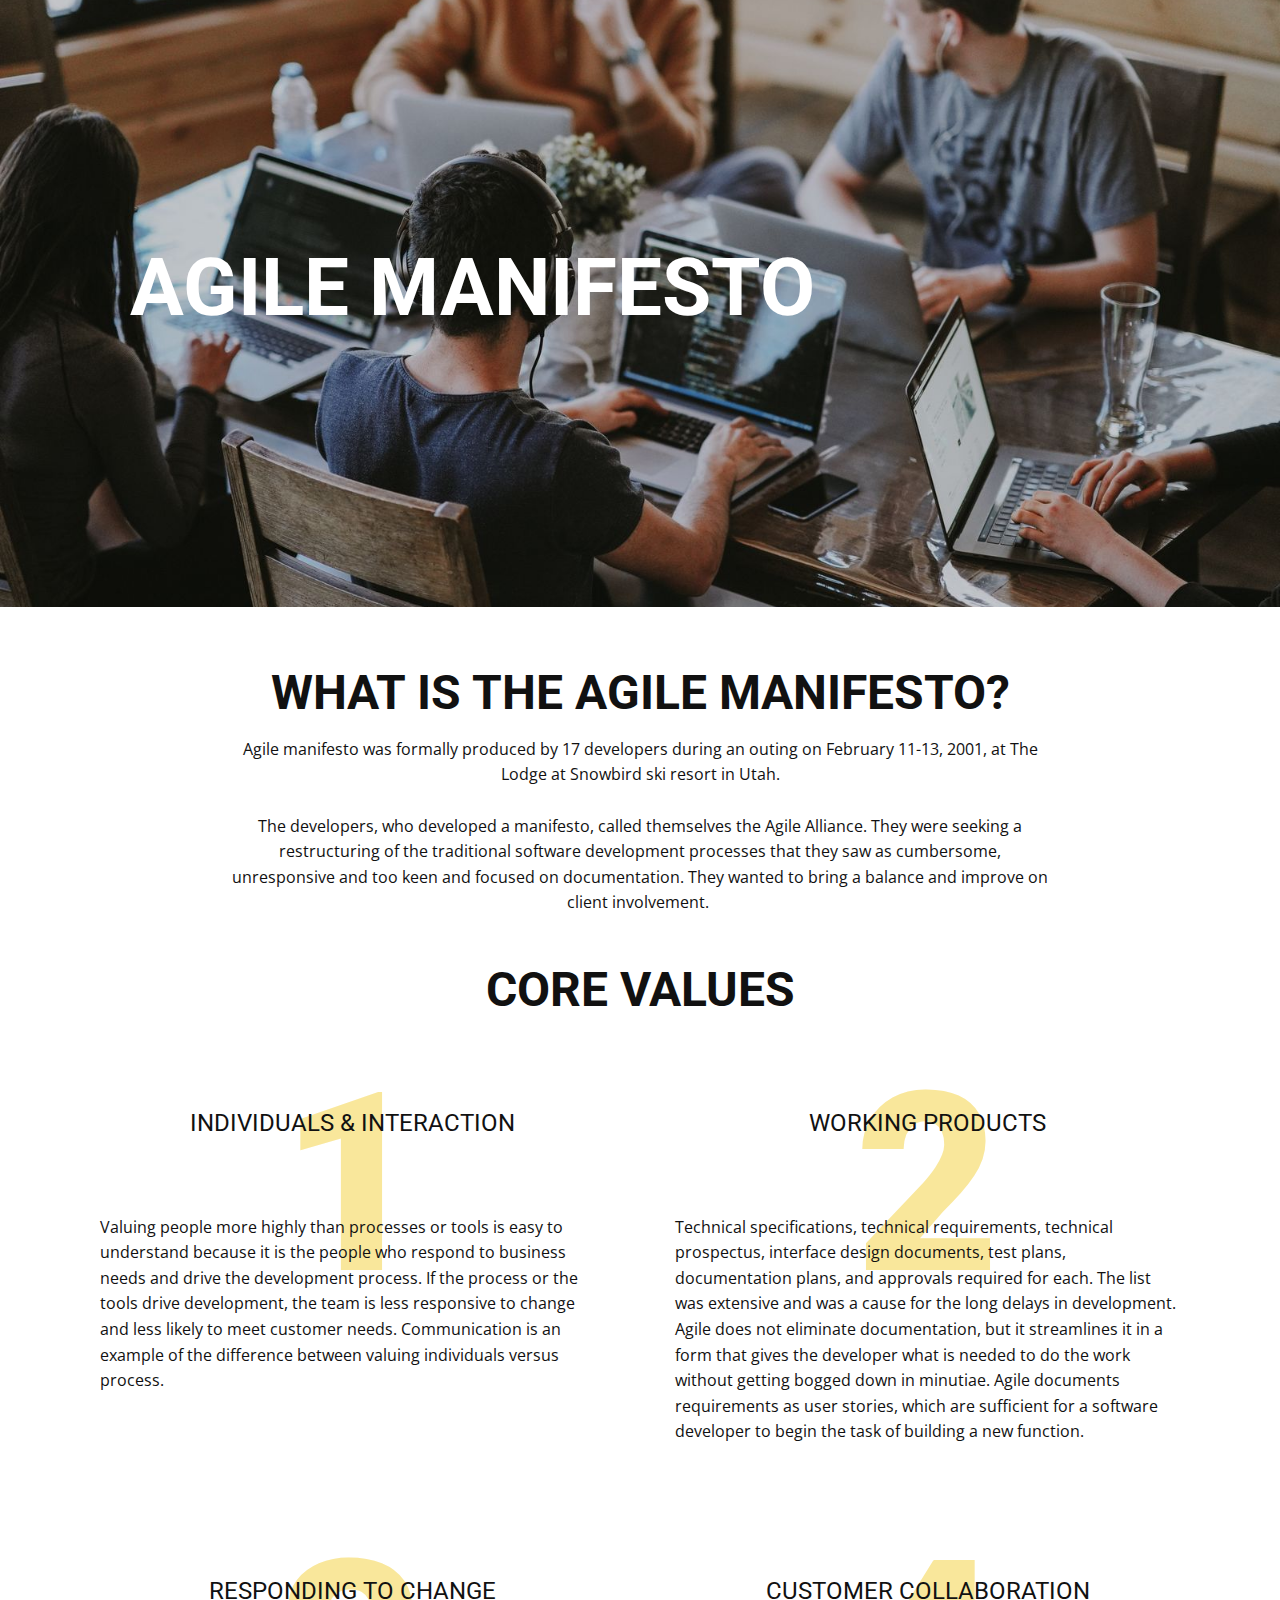
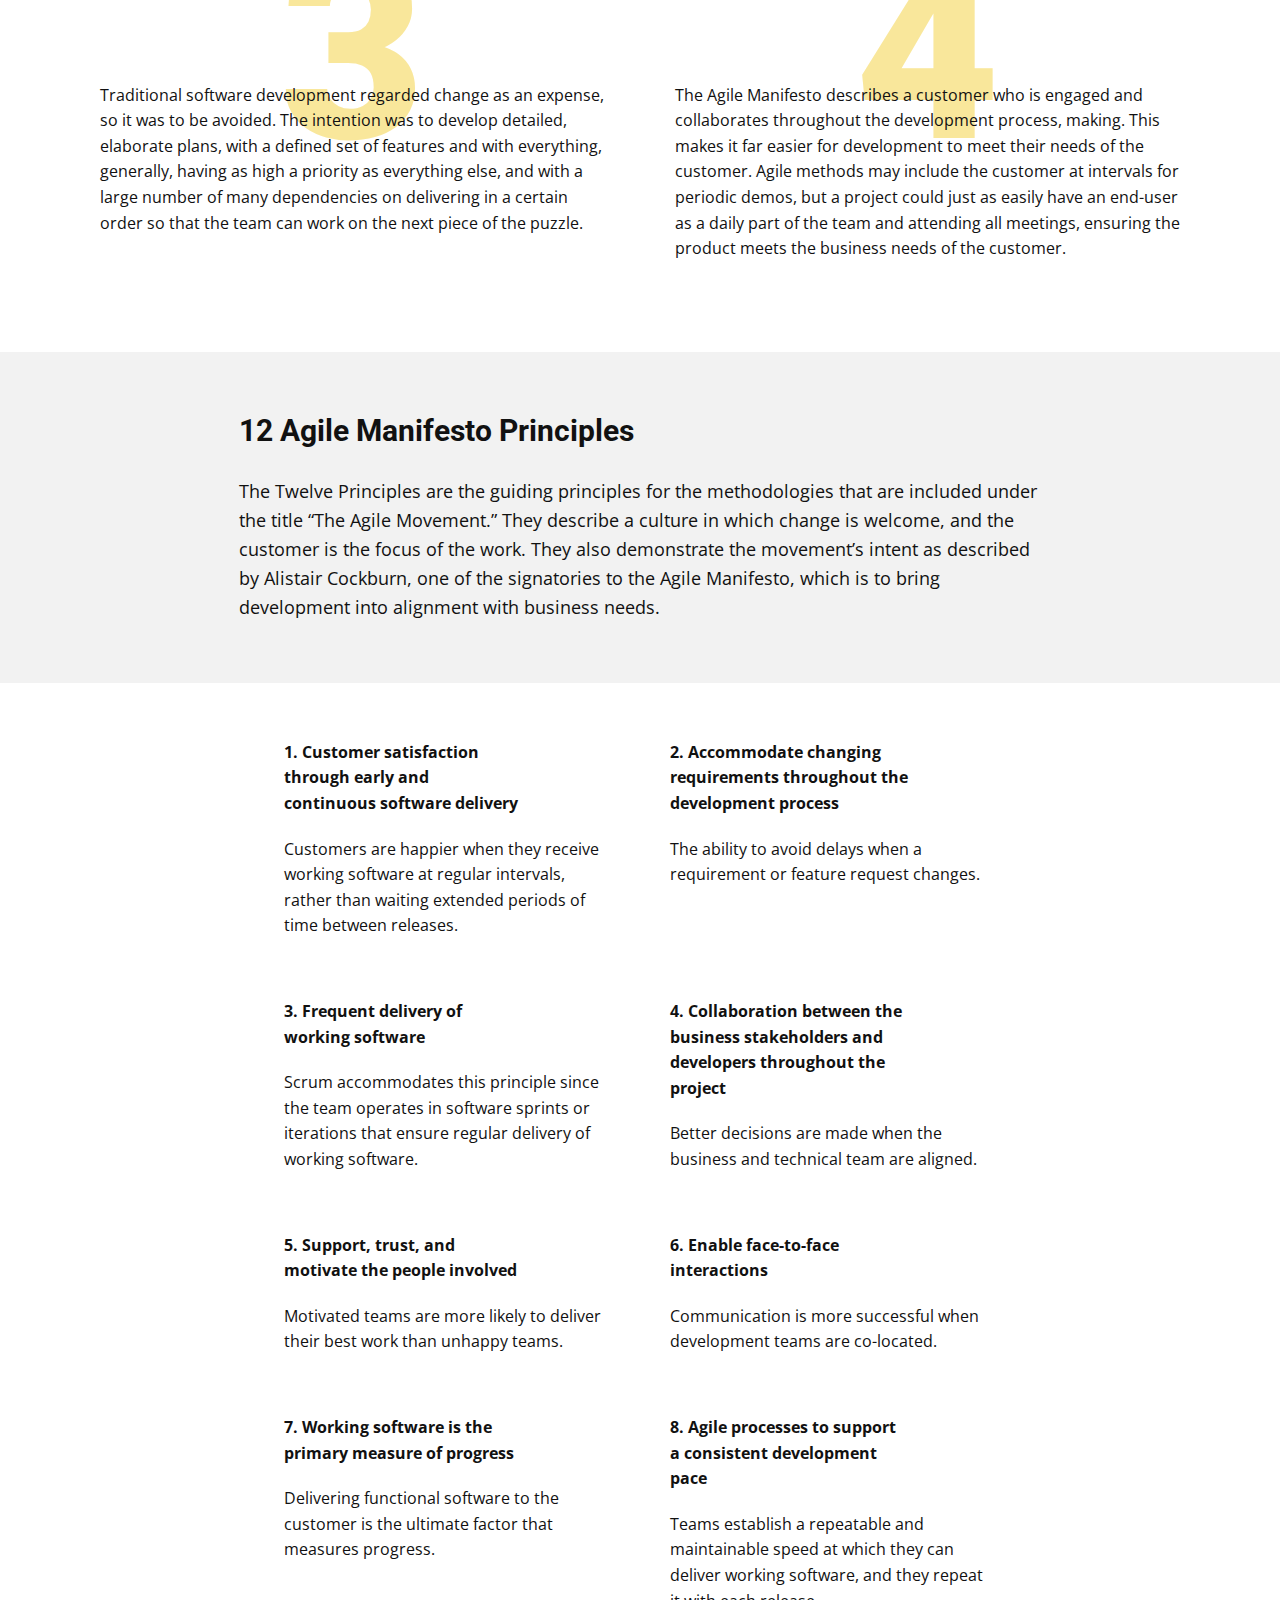
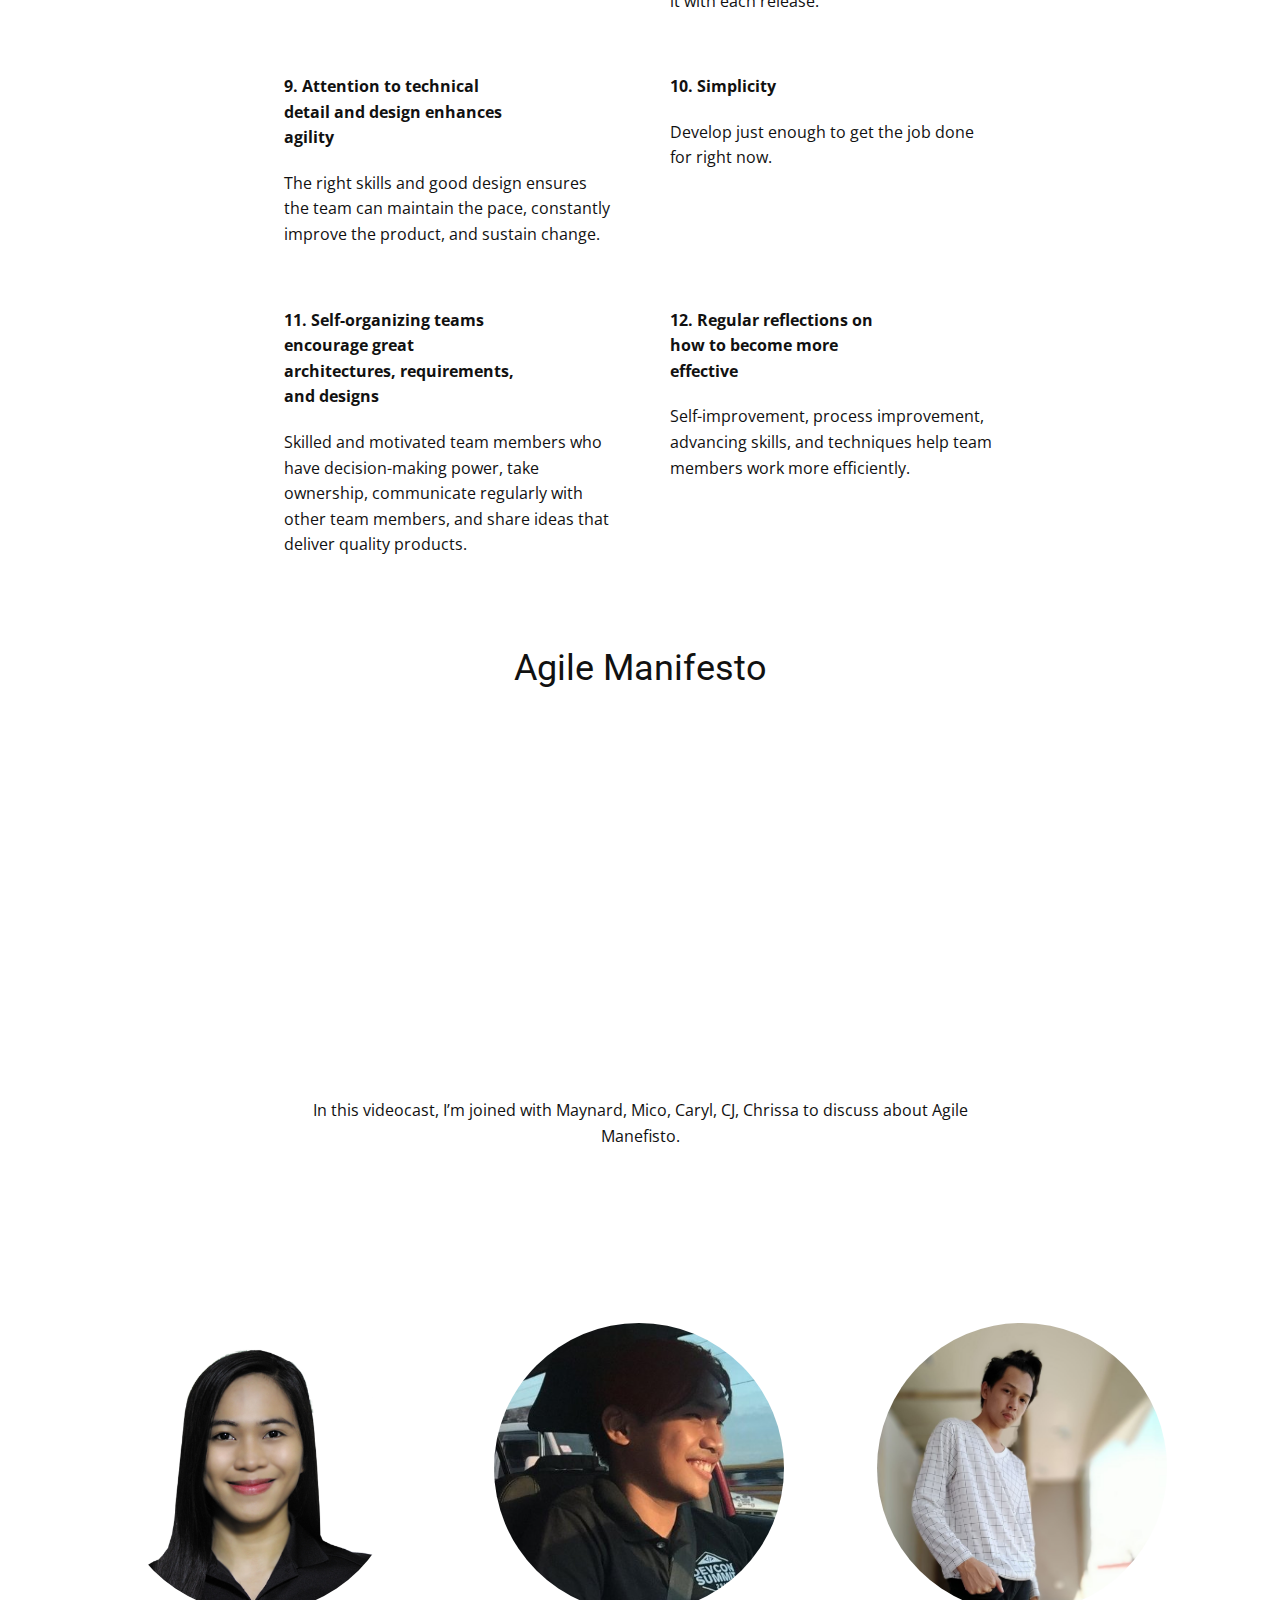
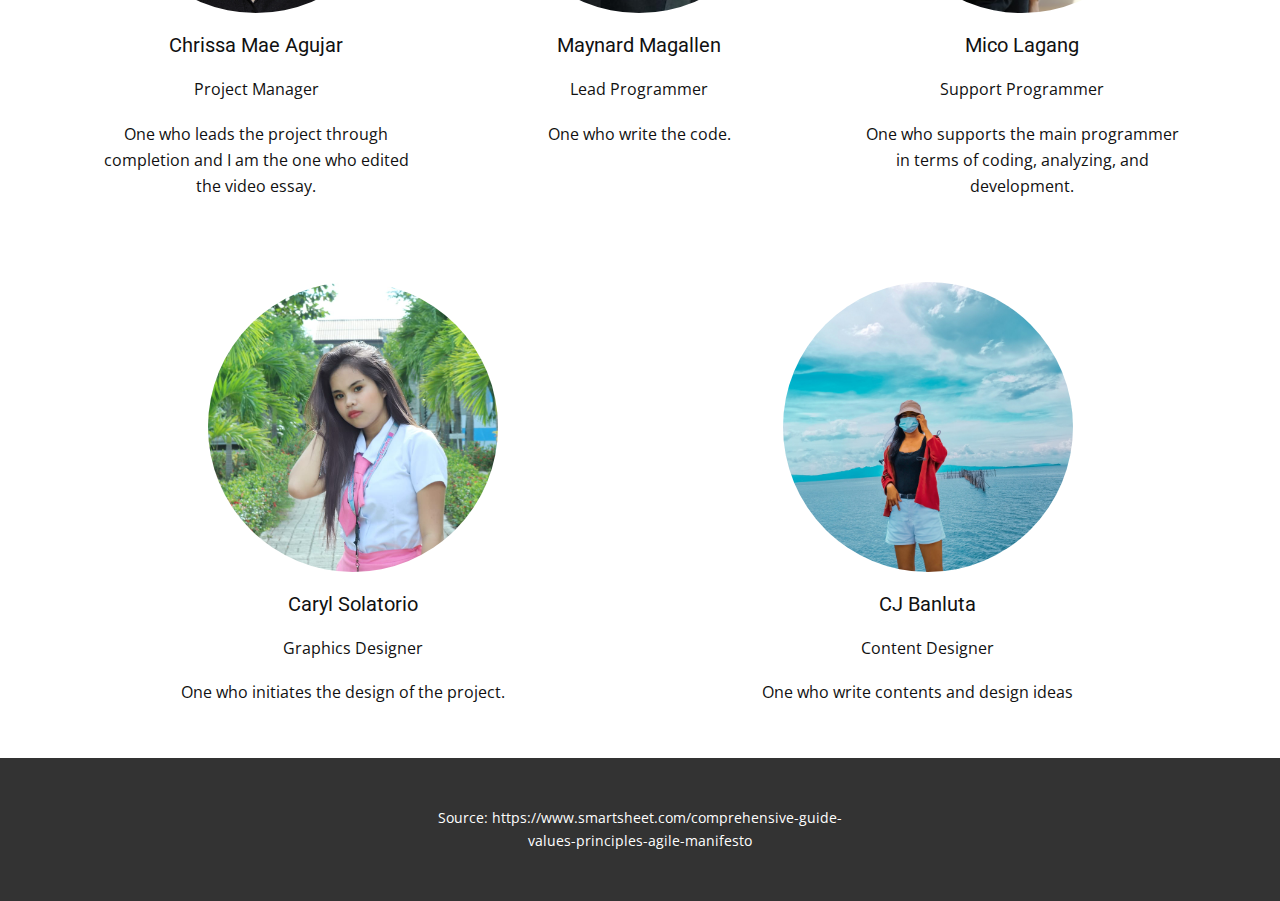
==== index.html @ f0f10c4a "prelim" ====
<!DOCTYPE html>
<html style="font-size: 16px;">
  <head>
    <meta name="viewport" content="width=device-width, initial-scale=1.0">
    <meta charset="utf-8">
    <meta name="keywords" content="online training programs, Why people choose us, 1, 2, 3, 4, 5, 6, Life is Good, why us, Results &amp; Partnerships, Information partners, contact, get in touch, don't be shy">
    <meta name="description" content="">
    <meta name="page_type" content="np-template-header-footer-from-plugin">
    <title>Page 1</title>
    <link rel="stylesheet" href="nicepage.css" media="screen">
<link rel="stylesheet" href="Page-1.css" media="screen">
    <script class="u-script" type="text/javascript" src="jquery.js" defer=""></script>
    <script class="u-script" type="text/javascript" src="nicepage.js" defer=""></script>
    <meta name="generator" content="Nicepage 2.28.1, nicepage.com">
    <link id="u-theme-google-font" rel="stylesheet" href="https://fonts.googleapis.com/css?family=Roboto:100,100i,300,300i,400,400i,500,500i,700,700i,900,900i|Open+Sans:300,300i,400,400i,600,600i,700,700i,800,800i">
    <link id="u-page-google-font" rel="stylesheet" href="https://fonts.googleapis.com/css?family=Roboto:100,100i,300,300i,400,400i,500,500i,700,700i,900,900i">
    
    
    
    
    
    
    
    
    <script type="application/ld+json">{
		"@context": "http://schema.org",
		"@type": "Organization",
		"name": "",
		"url": "index.html"
}</script>
    <meta property="og:title" content="Page 1">
    <meta property="og:type" content="website">
    <meta name="theme-color" content="#391440">
    <link rel="canonical" href="index.html">
    <meta property="og:url" content="index.html">
  </head>
  <body data-home-page="Page-1.html" data-home-page-title="Page 1" class="u-body u-overlap"><header class="u-align-left u-clearfix u-header u-header" id="sec-073b"><div class="u-clearfix u-sheet u-sheet-1"></div></header>
    <section class="u-clearfix u-image u-section-1" id="carousel_b2f9">
      <div class="u-clearfix u-layout-wrap u-layout-wrap-1">
        <div class="u-layout">
          <div class="u-layout-row">
            <div class="u-align-left u-container-style u-layout-cell u-left-cell u-size-60 u-layout-cell-1">
              <div class="u-container-layout u-container-layout-1">
                <h1 class="u-text u-text-body-alt-color u-text-1">Agile manifesto</h1>
              </div>
            </div>
          </div>
        </div>
      </div>
    </section>
    <section class="u-align-center u-clearfix u-section-2" id="carousel_7f53">
      <div class="u-clearfix u-sheet u-sheet-1">
        <h2 class="u-text u-text-1">What is the Agile Manifesto?</h2>
        <p class="u-text u-text-2">Agile manifesto was formally produced by 17 developers during an outing on February 11-13, 2001, at The Lodge at Snowbird ski resort in Utah. <br>
          <br>The developers, who developed a manifesto, called themselves the Agile Alliance. They were seeking a restructuring of the traditional software development processes that they saw as cumbersome, unresponsive and too keen and focused on documentation. They wanted to bring a balance and improve on client involvement.&nbsp;
        </p>
        <h2 class="u-text u-text-default u-text-3">Core values</h2>
        <div class="u-expanded-width u-list u-repeater u-list-1">
          <div class="u-container-style u-list-item u-repeater-item">
            <div class="u-container-layout u-similar-container u-container-layout-1">
              <h1 class="u-align-center u-text u-text-default u-text-palette-3-light-2 u-text-4">1</h1>
              <h3 class="u-align-center u-text u-text-default u-text-5">INDIVIDUALS &amp; INTERACTION</h3>
              <p class="u-text u-text-default u-text-6">Valuing people more highly than processes or tools is easy to understand because it is the people who respond to business needs and drive the development process. If the process or the tools drive development, the team is less responsive to change and less likely to meet customer needs. Communication is an example of the difference between valuing individuals versus process.</p>
            </div>
          </div>
          <div class="u-container-style u-list-item u-repeater-item">
            <div class="u-container-layout u-similar-container u-container-layout-2">
              <h1 class="u-align-center u-text u-text-default u-text-palette-3-light-2 u-text-7">2</h1>
              <h3 class="u-align-center u-text u-text-default u-text-8">WORKING PRODUCTS</h3>
              <p class="u-text u-text-default u-text-9">Technical specifications, technical requirements, technical prospectus, interface design documents, test plans, documentation plans, and approvals required for each. The list was extensive and was a cause for the long delays in development. Agile does not eliminate documentation, but it streamlines it in a form that gives the developer what is needed to do the work without getting bogged down in minutiae. Agile documents requirements as user stories, which are sufficient for a software developer to begin the task of building a new function.</p>
            </div>
          </div>
          <div class="u-container-style u-list-item u-repeater-item">
            <div class="u-container-layout u-similar-container u-container-layout-3">
              <h1 class="u-align-center u-text u-text-default u-text-palette-3-light-2 u-text-10">3</h1>
              <h3 class="u-align-center u-text u-text-default u-text-11">Responding to Change</h3>
              <p class="u-text u-text-default u-text-12">Traditional software development regarded change as an expense, so it was to be avoided. The intention was to develop detailed, elaborate plans, with a defined set of features and with everything, generally, having as high a priority as everything else, and with a large number of many dependencies on delivering in a certain order so that the team can work on the next piece of the puzzle.</p>
            </div>
          </div>
          <div class="u-container-style u-list-item u-repeater-item">
            <div class="u-container-layout u-similar-container u-container-layout-4">
              <h1 class="u-align-center u-text u-text-default u-text-palette-3-light-2 u-text-13">4</h1>
              <h3 class="u-align-center u-text u-text-default u-text-14">Customer Collaboration</h3>
              <p class="u-text u-text-default u-text-15">The Agile Manifesto describes a customer who is engaged and collaborates throughout the development process, making. This makes it far easier for development to meet their needs of the customer. Agile methods may include the customer at intervals for periodic demos, but a project could just as easily have an end-user as a daily part of the team and attending all meetings, ensuring the product meets the business needs of the customer.</p>
            </div>
          </div>
        </div>
      </div>
    </section>
    <section class="u-clearfix u-grey-5 u-section-3" id="sec-8ea2">
      <div class="u-clearfix u-sheet u-valign-middle u-sheet-1">
        <h3 class="u-text u-text-1">12 Agile Manifesto Principles</h3>
        <p class="u-text u-text-2">The Twelve Principles are the guiding principles for the methodologies that are included under the title “The Agile Movement.” They describe a culture in which change is welcome, and the customer is the focus of the work. They also demonstrate the movement’s intent as described by Alistair Cockburn, one of the signatories to the Agile Manifesto, which is to bring development into alignment with business needs.</p>
      </div>
    </section>
    <section class="u-clearfix u-section-4" id="sec-2fc8">
      <div class="u-clearfix u-sheet u-sheet-1">
        <div class="u-list u-repeater u-list-1">
          <div class="u-container-style u-list-item u-repeater-item">
            <div class="u-container-layout u-similar-container u-container-layout-1">
              <p class="u-text u-text-1">1.&nbsp;Customer satisfaction through early and continuous software delivery</p>
              <p class="u-text u-text-default u-text-2">Customers are happier when they receive working software at regular intervals, rather than waiting extended periods of time between releases.</p>
            </div>
          </div>
          <div class="u-container-style u-list-item u-repeater-item">
            <div class="u-container-layout u-similar-container u-container-layout-2">
              <p class="u-text u-text-3">2.&nbsp;Accommodate changing requirements throughout the development process</p>
              <p class="u-text u-text-default u-text-4">The ability to avoid delays when a requirement or feature request changes.</p>
            </div>
          </div>
          <div class="u-container-style u-list-item u-repeater-item">
            <div class="u-container-layout u-similar-container u-container-layout-3">
              <p class="u-text u-text-5">3.&nbsp;Frequent delivery of working software</p>
              <p class="u-text u-text-default u-text-6">Scrum accommodates this principle since the team operates in software sprints or iterations that ensure regular delivery of working software.</p>
            </div>
          </div>
          <div class="u-container-style u-list-item u-repeater-item">
            <div class="u-container-layout u-similar-container u-container-layout-4">
              <p class="u-text u-text-7">4.&nbsp;Collaboration between the business stakeholders and developers throughout the project</p>
              <p class="u-text u-text-default u-text-8">Better decisions are made when the business and technical team are aligned.</p>
            </div>
          </div>
          <div class="u-container-style u-list-item u-repeater-item">
            <div class="u-container-layout u-similar-container u-container-layout-5">
              <p class="u-text u-text-9">5.&nbsp;Support, trust, and motivate the people involved</p>
              <p class="u-text u-text-default u-text-10">Motivated teams are more likely to deliver their best work than unhappy teams.</p>
            </div>
          </div>
          <div class="u-container-style u-list-item u-repeater-item">
            <div class="u-container-layout u-similar-container u-container-layout-6">
              <p class="u-text u-text-11">6.&nbsp;Enable face-to-face interactions</p>
              <p class="u-text u-text-default u-text-12">Communication is more successful when development teams are co-located.</p>
            </div>
          </div>
          <div class="u-container-style u-list-item u-repeater-item">
            <div class="u-container-layout u-similar-container u-container-layout-7">
              <p class="u-text u-text-13">7.&nbsp;Working software is the primary measure of progress</p>
              <p class="u-text u-text-default u-text-14">Delivering functional software to the customer is the ultimate factor that measures progress.</p>
            </div>
          </div>
          <div class="u-container-style u-list-item u-repeater-item">
            <div class="u-container-layout u-similar-container u-container-layout-8">
              <p class="u-text u-text-15">8.&nbsp;Agile processes to support a consistent development pace</p>
              <p class="u-text u-text-default u-text-16">Teams establish a repeatable and maintainable speed at which they can deliver working software, and they repeat it with each release.</p>
            </div>
          </div>
          <div class="u-container-style u-list-item u-repeater-item">
            <div class="u-container-layout u-similar-container u-container-layout-9">
              <p class="u-text u-text-17">9.&nbsp;Attention to technical detail and design enhances agility</p>
              <p class="u-text u-text-default u-text-18">The right skills and good design ensures the team can maintain the pace, constantly improve the product, and sustain change.</p>
            </div>
          </div>
          <div class="u-container-style u-list-item u-repeater-item">
            <div class="u-container-layout u-similar-container u-container-layout-10">
              <p class="u-text u-text-19">10.&nbsp;Simplicity</p>
              <p class="u-text u-text-default u-text-20">Develop just enough to get the job done for right now.</p>
            </div>
          </div>
          <div class="u-container-style u-list-item u-repeater-item">
            <div class="u-container-layout u-similar-container u-container-layout-11">
              <p class="u-text u-text-21">11.&nbsp;Self-organizing teams encourage great architectures, requirements, and designs</p>
              <p class="u-text u-text-default u-text-22">Skilled and motivated team members who have decision-making power, take ownership, communicate regularly with other team members, and share ideas that deliver quality products.</p>
            </div>
          </div>
          <div class="u-container-style u-list-item u-repeater-item">
            <div class="u-container-layout u-similar-container u-container-layout-12">
              <p class="u-text u-text-23">12. Regular reflections on how to become more effective&nbsp;</p>
              <p class="u-text u-text-default u-text-24">Self-improvement, process improvement, advancing skills, and techniques help team members work more efficiently.</p>
            </div>
          </div>
        </div>
      </div>
    </section>
    <section class="u-align-center u-clearfix u-section-5" id="sec-94af">
      <div class="u-clearfix u-sheet u-sheet-1">
        <h2 class="u-text u-text-1">Agile Manifesto</h2>
        <div class="u-expanded-width-sm u-expanded-width-xs u-video u-video-1">
          <div style="position: absolute; width: 100%; height: 100%; left: 0; top: 0;" class="embed-responsive">
            <iframe style="position: absolute;top: 0;left: 0;width: 100%;height: 100%;" class="embed-responsive-item" src="https://drive.google.com/file/d/12P9JcqxysiCE2VkQQ4gieBLwQtFHk18y/view?usp=sharing" frameborder="0" allowfullscreen=""></iframe>
          </div>
        </div>
        <p class="u-text u-text-2">In this videocast, I’m joined with Maynard, Mico, Caryl, CJ, Chrissa to discuss about Agile Manefisto.</p>
      </div>
    </section>
    <section class="u-clearfix u-section-6" id="sec-1f20">
      <div class="u-clearfix u-sheet u-sheet-1">
        <div class="u-expanded-width u-list u-repeater u-list-1">
          <div class="u-align-center u-container-style u-list-item u-repeater-item">
            <div class="u-container-layout u-similar-container u-valign-top u-container-layout-1">
              <div alt="" class="u-image u-image-circle u-image-1" src=""></div>
              <h5 class="u-align-center-lg u-align-center-md u-align-center-sm u-align-center-xs u-text u-text-1">Chrissa Mae Agujar</h5>
              <p class="u-align-center-lg u-align-center-md u-align-center-sm u-align-center-xs u-text u-text-2">Project Manager</p>
              <p class="u-text u-text-3">One who leads the project through completion and I am the one who edited the video essay.</p>
            </div>
          </div>
          <div class="u-align-center u-container-style u-list-item u-repeater-item">
            <div class="u-container-layout u-similar-container u-valign-top u-container-layout-2">
              <div alt="" class="u-image u-image-circle u-image-2" src="" data-image-width="400" data-image-height="400"></div>
              <h5 class="u-text u-text-4">Maynard Magallen</h5>
              <p class="u-align-center-lg u-align-center-md u-align-center-sm u-align-center-xs u-text u-text-5">Lead Programmer</p>
              <p class="u-text u-text-6">One who write the code.</p>
            </div>
          </div>
          <div class="u-align-center u-container-style u-list-item u-repeater-item">
            <div class="u-container-layout u-similar-container u-valign-top u-container-layout-3">
              <div alt="" class="u-image u-image-circle u-image-3" src=""></div>
              <h5 class="u-text u-text-7">Mico Lagang</h5>
              <p class="u-align-center-lg u-align-center-md u-align-center-sm u-align-center-xs u-text u-text-8">Support Programmer</p>
              <p class="u-text u-text-9">One who supports the main programmer in terms of coding, analyzing, and development.</p>
            </div>
          </div>
        </div>
      </div>
    </section>
    <section class="u-clearfix u-section-7" id="carousel_33d1">
      <div class="u-clearfix u-sheet u-valign-middle u-sheet-1">
        <div class="u-list u-repeater u-list-1">
          <div class="u-align-center u-container-style u-list-item u-repeater-item">
            <div class="u-container-layout u-similar-container u-valign-bottom u-container-layout-1">
              <div alt="" class="u-image u-image-circle u-image-1" src=""></div>
              <h5 class="u-align-center-lg u-align-center-md u-align-center-sm u-align-center-xs u-text u-text-1">Caryl Solatorio</h5>
              <p class="u-align-center-lg u-align-center-md u-align-center-sm u-align-center-xs u-text u-text-2">Graphics Designer</p>
              <p class="u-text u-text-3">One who initiates the design of the project.</p>
            </div>
          </div>
          <div class="u-align-center u-container-style u-list-item u-repeater-item">
            <div class="u-container-layout u-similar-container u-valign-bottom u-container-layout-2">
              <div alt="" class="u-image u-image-circle u-image-2" src=""></div>
              <h5 class="u-text u-text-4">CJ Banluta</h5>
              <p class="u-align-center-lg u-align-center-md u-align-center-sm u-align-center-xs u-text u-text-5">Content Designer</p>
              <p class="u-text u-text-6">One who write contents and design ideas</p>
            </div>
          </div>
        </div>
      </div>
    </section>
    
    
    <footer class="u-align-center u-clearfix u-footer u-grey-80 u-footer" id="sec-d716"><div class="u-clearfix u-sheet u-sheet-1">
        <p class="u-small-text u-text u-text-variant u-text-1">Source:&nbsp;https://www.smartsheet.com/comprehensive-guide-values-principles-agile-manifesto</p>
      </div></footer>
  </body>
</html>
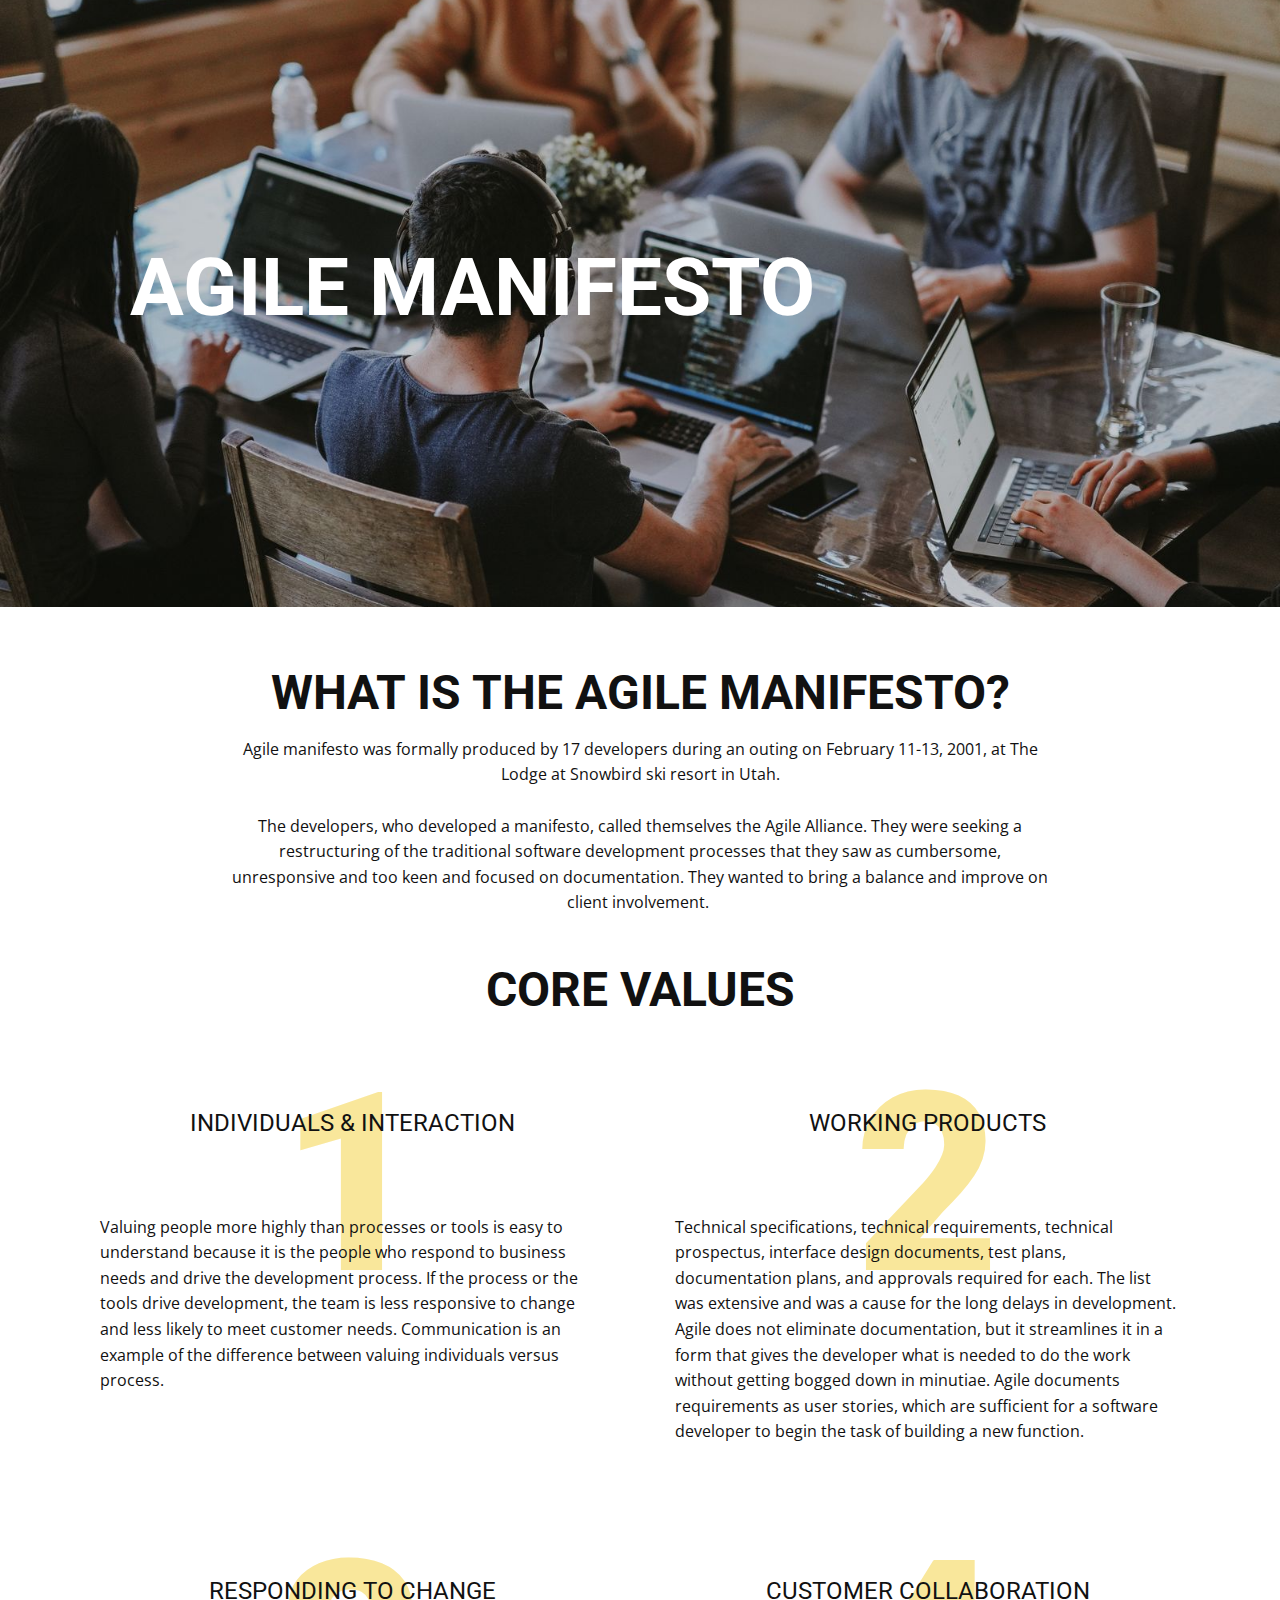
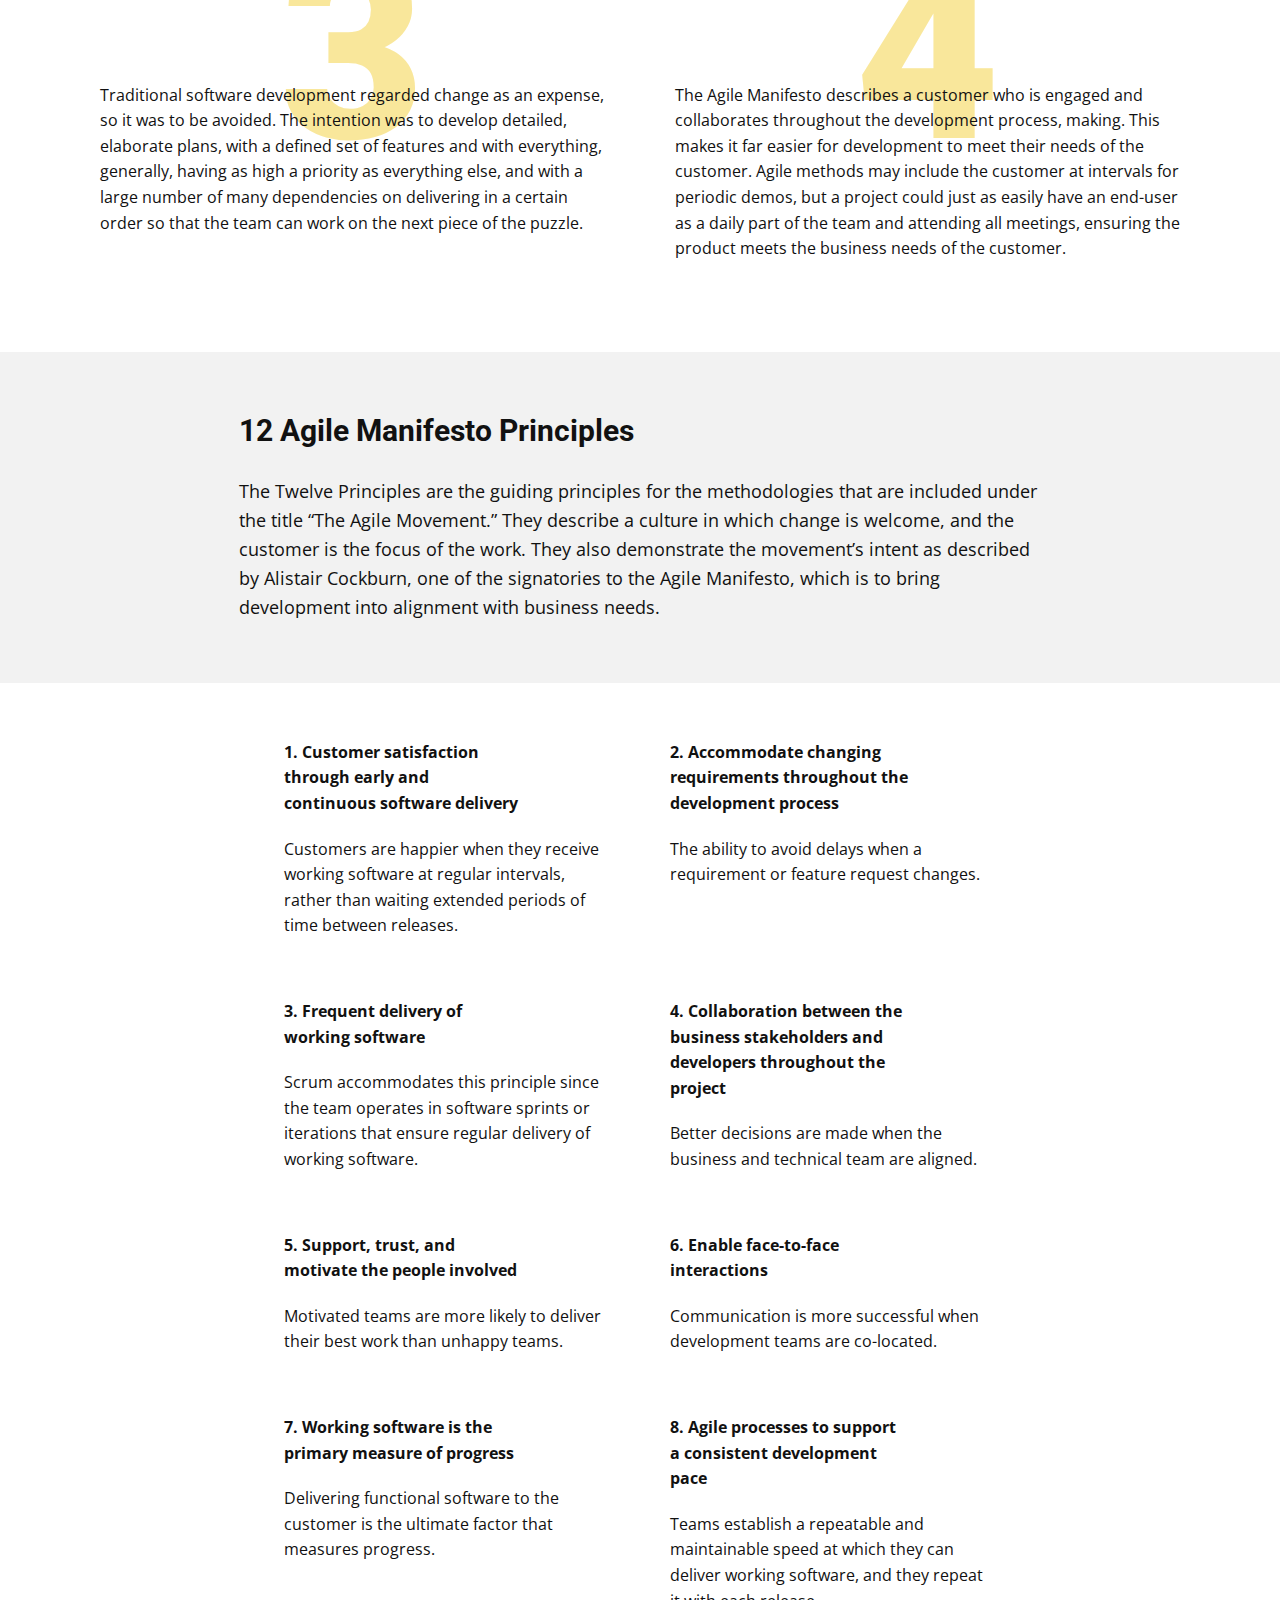
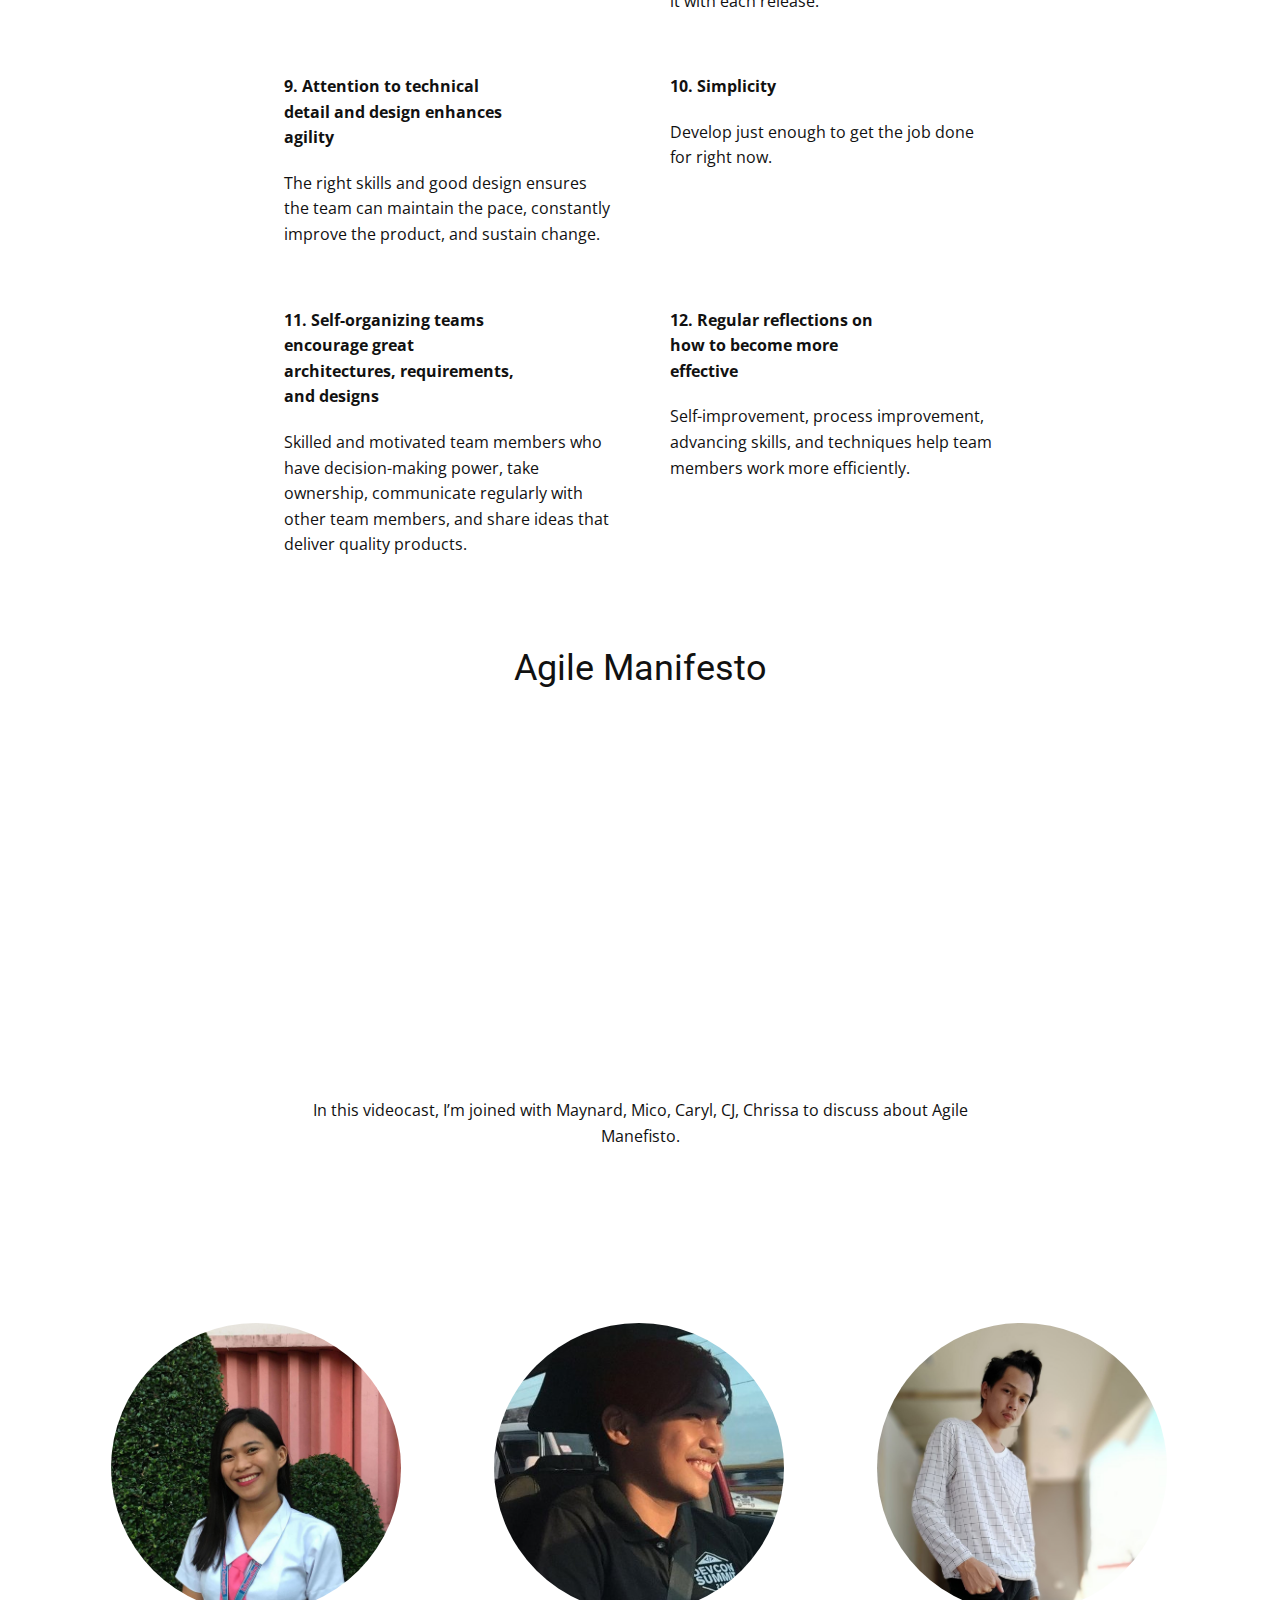
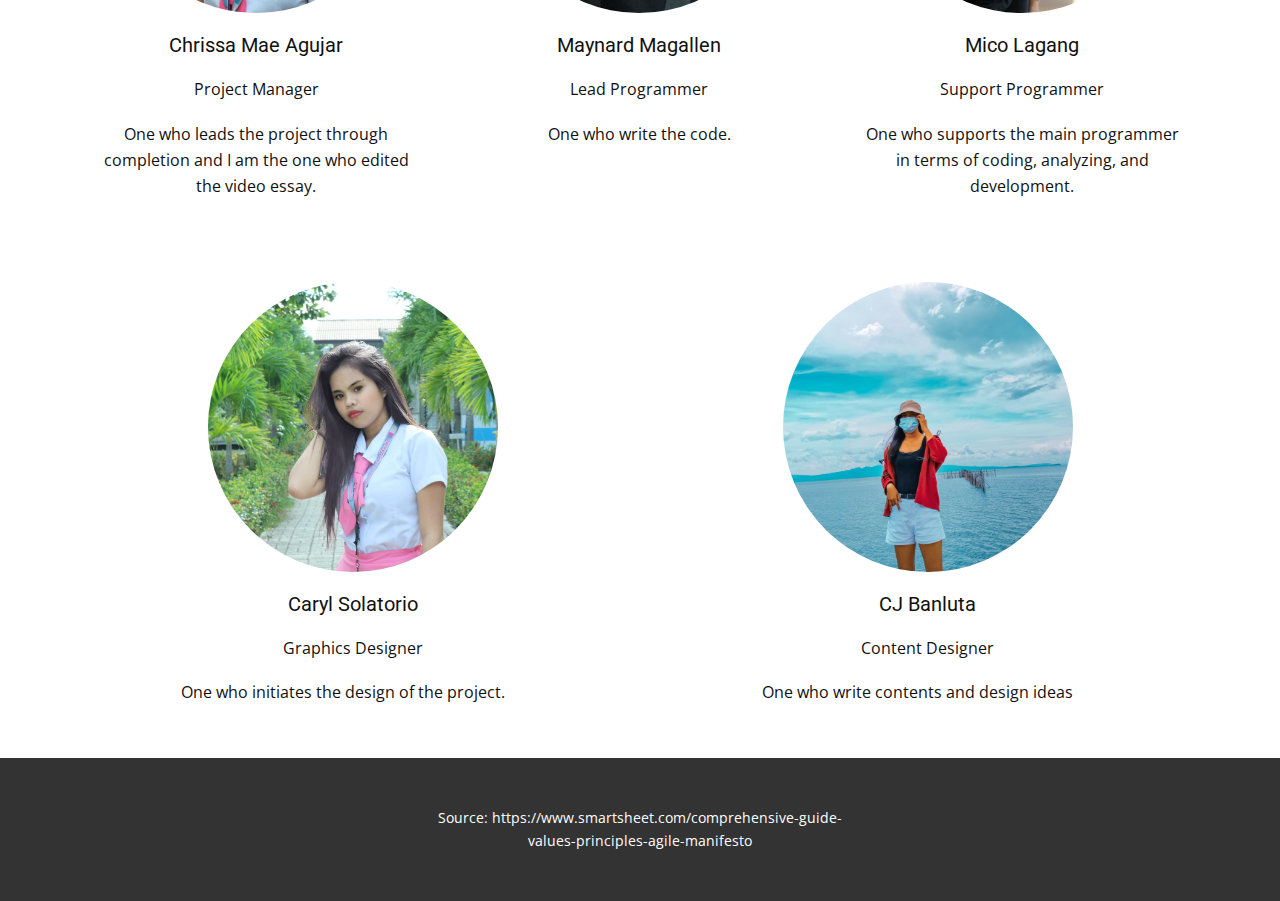
==== commit cf7f93e0: "prelim" ====
--- a/index.html
+++ b/index.html
@@ -176,7 +176,7 @@
         <h2 class="u-text u-text-1">Agile Manifesto</h2>
         <div class="u-expanded-width-sm u-expanded-width-xs u-video u-video-1">
           <div style="position: absolute; width: 100%; height: 100%; left: 0; top: 0;" class="embed-responsive">
-            <iframe style="position: absolute;top: 0;left: 0;width: 100%;height: 100%;" class="embed-responsive-item" src="https://drive.google.com/file/d/12P9JcqxysiCE2VkQQ4gieBLwQtFHk18y/view?usp=sharing" frameborder="0" allowfullscreen=""></iframe>
+            <iframe style="position: absolute;top: 0;left: 0;width: 100%;height: 100%;" class="embed-responsive-item" src="https://www.youtube.com/embed/Zu8tn4IG_ho?mute=0&amp;showinfo=0&amp;controls=0&amp;start=0" frameborder="0" allowfullscreen=""></iframe>
           </div>
         </div>
         <p class="u-text u-text-2">In this videocast, I’m joined with Maynard, Mico, Caryl, CJ, Chrissa to discuss about Agile Manefisto.</p>
--- a/Page-1.css
+++ b/Page-1.css
@@ -193,7 +193,7 @@
 .u-section-5 .u-text-2 {width: 340px} }.u-section-6 .u-sheet-1 {min-height: 549px}
 .u-section-6 .u-list-1 {min-height: 440px; grid-gap: 10px 10px; grid-template-columns: calc(33.3333% - 7px) calc(33.3333% - 7px) calc(33.3333% - 7px); grid-template-rows: auto; height: auto; margin: 65px auto 45px 0}
 .u-section-6 .u-container-layout-1 {padding: 30px}
-.u-section-6 .u-image-1 {width: 290px; height: 290px; background-image: url("images/mimi.jpg"); background-position: 50% 50%; margin: 0 auto}
+.u-section-6 .u-image-1 {width: 290px; height: 290px; background-image: url("images/123005715_2672329316416169_3027819584795876358_n.jpg"); background-position: 50% 50%; margin: 0 auto}
 .u-section-6 .u-text-1 {margin: 20px 0 0}
 .u-section-6 .u-text-2 {margin: 20px 0 0}
 .u-section-6 .u-text-3 {margin: 20px 0 0}
